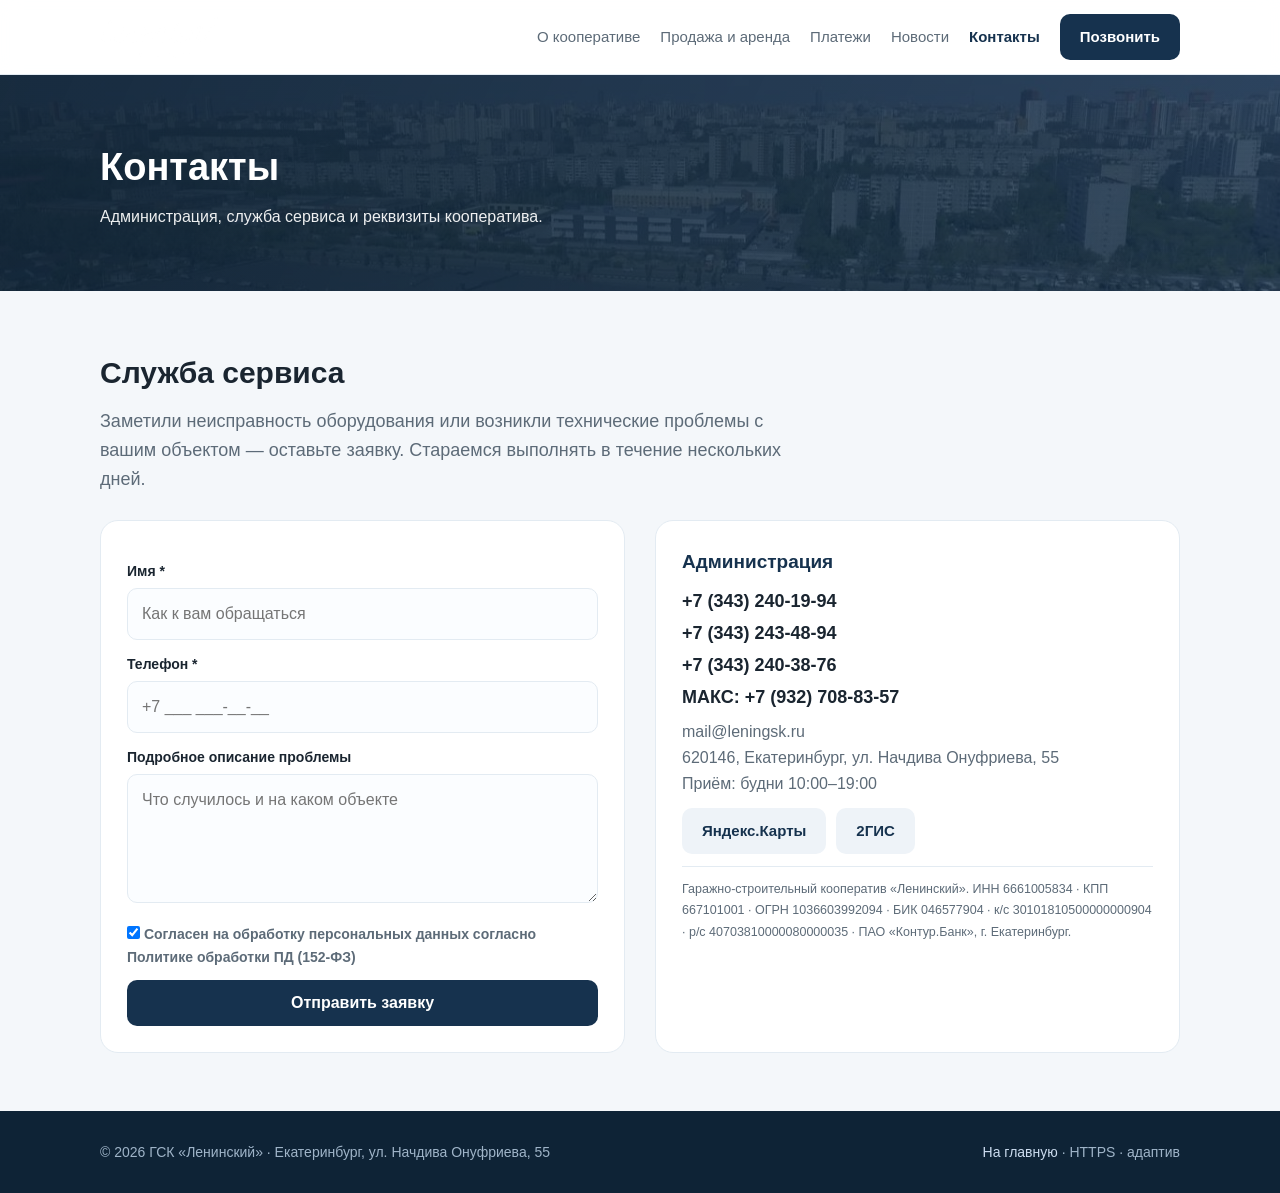
==== len-kontakty.html @ ba2df20b "ГСК Ленинский — демо сайта (рестайл, реальные данные)" ====
<!DOCTYPE html>
<html lang="ru">
<head>
<meta charset="utf-8"><meta name="viewport" content="width=device-width, initial-scale=1">
<meta name="robots" content="noindex">
<title>Контакты и служба сервиса — ГСК «Ленинский», Екатеринбург</title>
<link rel="stylesheet" href="leningsk.css">
</head>
<body>
<header><div class="wrap nav">
  <a class="brand" href="index.html"><img src="len-logo.png" alt="ГСК Ленинский"></a>
  <div class="links"><a href="index.html">О кооперативе</a><a href="len-prodazha.html">Продажа и аренда</a><a href="len-platezhi.html">Платежи</a><a href="len-novosti.html">Новости</a><a href="len-kontakty.html" class="active">Контакты</a></div>
  <a class="btn nv" href="tel:+73432401994">Позвонить</a>
</div></header>

<div class="phead"><div class="wrap">
  <h1>Контакты</h1>
  <p>Администрация, служба сервиса и реквизиты кооператива.</p>
</div></div>

<section><div class="wrap">
  <h2>Служба сервиса</h2>
  <p class="lead">Заметили неисправность оборудования или возникли технические проблемы с вашим объектом — оставьте заявку. Стараемся выполнять в течение нескольких дней.</p>
  <div class="contact">
    <form class="form" onsubmit="event.preventDefault();this.querySelector('.btn').textContent='Заявка отправлена ✓'">
      <div><label>Имя *</label><input required placeholder="Как к вам обращаться"></div>
      <label>Телефон *</label><input required placeholder="+7 ___ ___-__-__">
      <label>Подробное описание проблемы</label><textarea rows="4" placeholder="Что случилось и на каком объекте"></textarea>
      <label class="consent"><input type="checkbox" checked> Согласен на обработку персональных данных согласно Политике обработки ПД (152-ФЗ)</label>
      <button class="btn nv">Отправить заявку</button>
    </form>
    <div class="box">
      <h3>Администрация</h3>
      <span class="ph">+7 (343) 240-19-94</span>
      <span class="ph">+7 (343) 243-48-94</span>
      <span class="ph">+7 (343) 240-38-76</span>
      <span class="ph">МАКС: +7 (932) 708-83-57</span>
      <div style="margin-top:8px;color:var(--muted)">mail@leningsk.ru<br>620146, Екатеринбург, ул. Начдива Онуфриева, 55<br>Приём: будни 10:00–19:00</div>
      <div class="mbtns"><a class="btn lt" href="https://yandex.ru/maps/?text=Екатеринбург%20Начдива%20Онуфриева%2055" target="_blank">Яндекс.Карты</a><a class="btn lt" href="https://2gis.ru/ekaterinburg/search/Начдива%20Онуфриева%2055" target="_blank">2ГИС</a></div>
      <div class="req">Гаражно-строительный кооператив «Ленинский». ИНН 6661005834 · КПП 667101001 · ОГРН 1036603992094 · БИК 046577904 · к/с 30101810500000000904 · р/с 40703810000080000035 · ПАО «Контур.Банк», г. Екатеринбург.</div>
    </div>
  </div>
</div></section>

<footer><div class="wrap">
  <div>© 2026 ГСК «Ленинский» · Екатеринбург, ул. Начдива Онуфриева, 55</div>
  <div><a href="index.html">На главную</a> · HTTPS · адаптив</div>
</div></footer>
</body></html>
---- leningsk.css ----
:root{--navy:#16324e;--navy-d:#0e2336;--amber:#f5a623;--amber-d:#d98a06;--ink:#1a2530;--muted:#5d6b78;--bg:#f4f7fa;--card:#fff;--line:#e3ebf2}
*{box-sizing:border-box;margin:0;padding:0}
body{font-family:-apple-system,"Segoe UI",Roboto,Helvetica,Arial,sans-serif;color:var(--ink);background:var(--bg);line-height:1.6}
a{color:inherit;text-decoration:none}img{display:block;max-width:100%}
.wrap{max-width:1120px;margin:0 auto;padding:0 20px}
header{position:sticky;top:0;z-index:20;background:rgba(255,255,255,.92);backdrop-filter:blur(10px);border-bottom:1px solid var(--line)}
.nav{display:flex;align-items:center;gap:20px;height:74px}
.brand img{height:42px;width:auto}
.links{display:flex;gap:20px;margin-left:auto}.links a{color:var(--muted);font-weight:500;font-size:15px}
.links a:hover,.links a.active{color:var(--navy)}.links a.active{font-weight:700}
.btn{display:inline-flex;align-items:center;gap:8px;background:var(--amber);color:#3a2a05;font-weight:700;padding:11px 20px;border-radius:10px;border:0;cursor:pointer;transition:.15s;font-size:15px}
.btn:hover{background:var(--amber-d)}
.btn.nv{background:var(--navy);color:#fff}.btn.nv:hover{background:var(--navy-d)}
.btn.gh{background:rgba(255,255,255,.14);color:#fff;border:1px solid rgba(255,255,255,.55)}
.btn.lt{background:#eef3f8;color:var(--navy)}
.hero{position:relative;color:#fff;padding:104px 0;background:linear-gradient(115deg,rgba(14,35,54,.86),rgba(22,50,78,.64)),url('len-aerial.jpg') center/cover}
.hero h1{font-size:46px;line-height:1.1;font-weight:800;max-width:760px;text-shadow:0 2px 18px rgba(0,0,0,.4)}
.hero p{font-size:20px;opacity:.95;margin:18px 0 12px;max-width:600px;text-shadow:0 1px 10px rgba(0,0,0,.35)}
.hero .sub{font-size:16px;opacity:.9;margin-bottom:28px}
.hero .cta{display:flex;gap:14px;flex-wrap:wrap}
.phead{position:relative;color:#fff;padding:62px 0;background:linear-gradient(115deg,rgba(14,35,54,.9),rgba(22,50,78,.72)),url('len-aerial.jpg') center/cover}
.phead h1{font-size:38px;font-weight:800}
.phead p{opacity:.92;margin-top:6px;max-width:640px}
.stats{margin-top:-46px;position:relative;z-index:5}
.stats .grid{display:grid;grid-template-columns:repeat(4,1fr);gap:16px}
.stat{background:var(--card);border:1px solid var(--line);border-radius:16px;padding:22px;text-align:center;box-shadow:0 14px 34px rgba(22,50,78,.08)}
.stat b{display:block;font-size:34px;font-weight:800;color:var(--navy)}.stat span{color:var(--muted);font-size:14px}
section{padding:58px 0}
h2{font-size:30px;font-weight:800;margin-bottom:10px}
.lead{color:var(--muted);font-size:18px;max-width:720px;margin-bottom:26px}
.two{display:grid;grid-template-columns:1.05fr .95fr;gap:34px;align-items:center}
.two img{border-radius:18px;border:1px solid var(--line);box-shadow:0 16px 40px rgba(22,50,78,.12)}
.feat{display:flex;gap:12px;margin:10px 0}.feat .d{min-width:9px;height:9px;border-radius:50%;background:var(--amber);margin-top:9px}
.cards{display:grid;grid-template-columns:repeat(auto-fit,minmax(240px,1fr));gap:18px}
.ncard{background:var(--card);border:1px solid var(--line);border-radius:16px;overflow:hidden}
.ncard img{height:160px;width:100%;object-fit:cover}
.ncard .b{padding:18px}.ncard .dt{color:var(--amber-d);font-size:13px;font-weight:600}
.ncard h3{font-size:18px;margin:4px 0 6px}.ncard p{color:var(--muted);font-size:15px}
.pay{background:var(--navy);color:#fff}.pay h2{color:#fff}.pay .lead{color:#c6d6e6}
.steps{display:grid;grid-template-columns:repeat(auto-fit,minmax(220px,1fr));gap:16px;margin-bottom:24px}
.step{background:rgba(255,255,255,.06);border:1px solid rgba(255,255,255,.16);border-radius:14px;padding:20px}
.step b{color:var(--amber);font-size:22px}
.contact{display:grid;grid-template-columns:1fr 1fr;gap:30px}
.form,.box{background:var(--card);border:1px solid var(--line);border-radius:18px;padding:26px}
.form label{display:block;font-weight:600;font-size:14px;margin:13px 0 6px}
.form input,.form textarea{width:100%;padding:12px 14px;border:1px solid var(--line);border-radius:10px;font:inherit;background:#fbfdff}
.form input:focus,.form textarea:focus{outline:2px solid var(--amber);border-color:var(--amber)}
.consent{display:flex;gap:8px;align-items:flex-start;margin:13px 0;font-size:13px;color:var(--muted)}.consent input{width:auto;margin-top:3px}
.form .btn{width:100%;justify-content:center;margin-top:6px;padding:14px;font-size:16px}
.box h3{font-size:19px;color:var(--navy);margin-bottom:10px}
.box .ph{display:block;font-size:18px;font-weight:700;margin:3px 0}
.box .req{font-size:12.5px;color:var(--muted);line-height:1.7;margin-top:12px;border-top:1px solid var(--line);padding-top:12px}
.mbtns{display:flex;gap:10px;margin-top:12px;flex-wrap:wrap}
footer{background:var(--navy-d);color:#9fb4c8;padding:30px 0;font-size:14px}
footer .wrap{display:flex;gap:16px;flex-wrap:wrap;justify-content:space-between;align-items:center}
footer a{color:#cdddf0}
@media(max-width:820px){.hero h1{font-size:32px}.phead h1{font-size:28px}.stats .grid{grid-template-columns:1fr 1fr}.two,.contact{grid-template-columns:1fr}.links{display:none}}
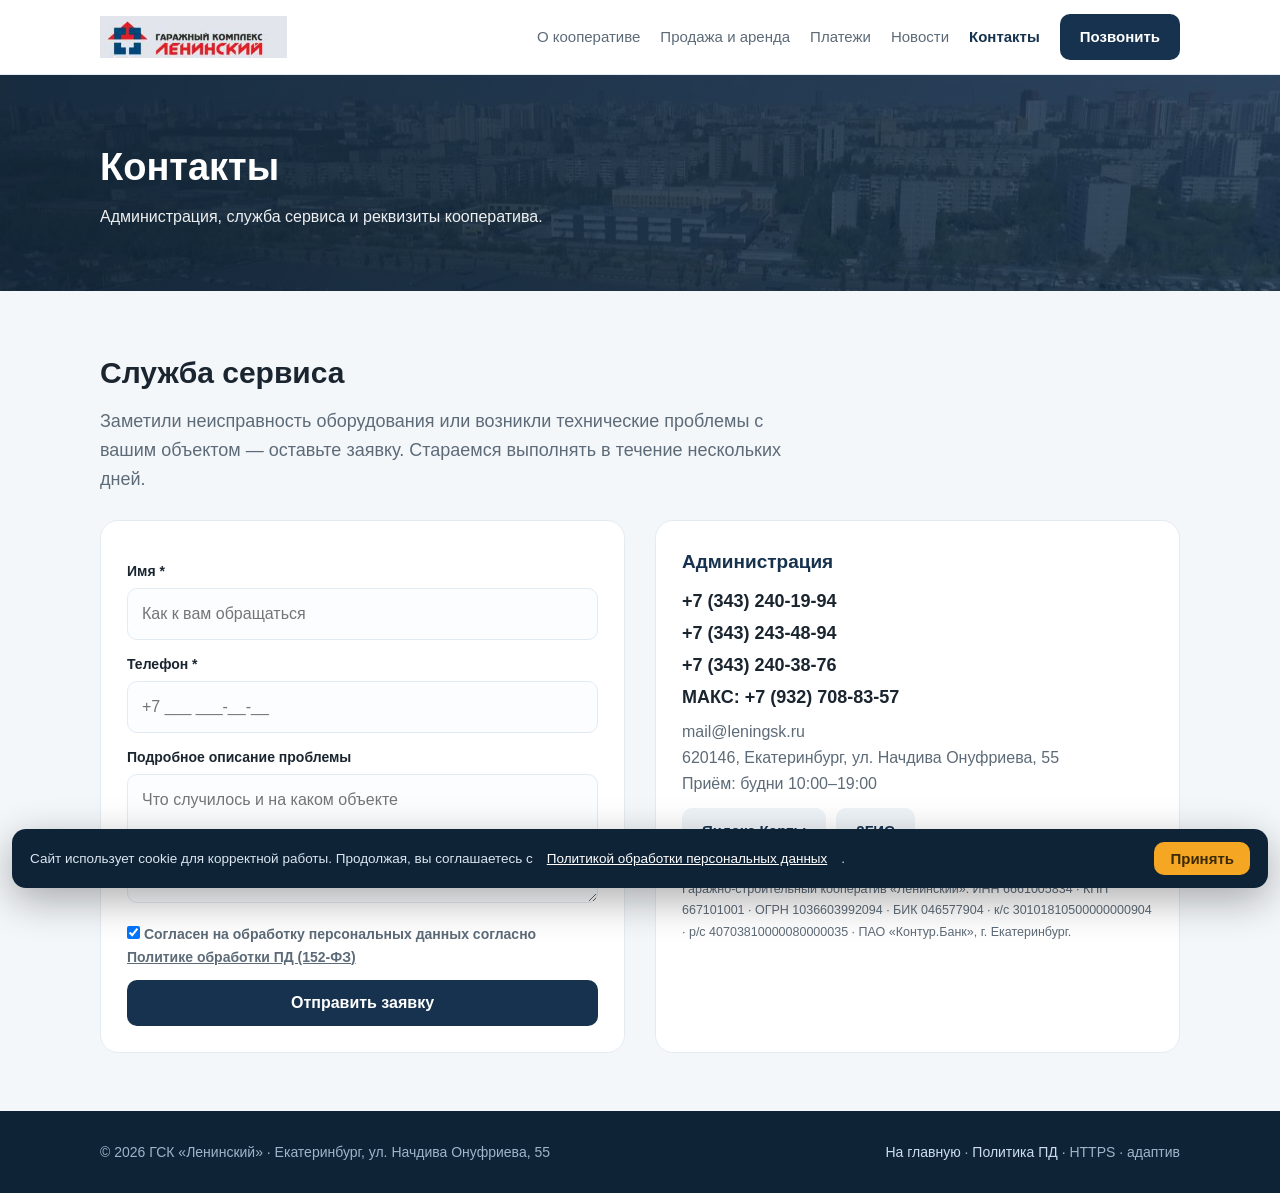
==== commit 85f3e8fa: "Бургер-меню, рабочая форма, Политика ПД + cookie, фавикон, цветной логотип" ====
--- a/len-kontakty.html
+++ b/len-kontakty.html
@@ -1,16 +1,15 @@
 <!DOCTYPE html>
 <html lang="ru">
 <head>
-<meta charset="utf-8"><meta name="viewport" content="width=device-width, initial-scale=1">
-<meta name="robots" content="noindex">
+<meta charset="utf-8"><meta name="viewport" content="width=device-width, initial-scale=1"><meta name="robots" content="noindex">
 <title>Контакты и служба сервиса — ГСК «Ленинский», Екатеринбург</title>
-<link rel="stylesheet" href="leningsk.css">
+<link rel="stylesheet" href="leningsk.css"><link rel="icon" href="favicon.png"><script src="leningsk.js" defer></script>
 </head>
 <body>
 <header><div class="wrap nav">
   <a class="brand" href="index.html"><img src="len-logo.png" alt="ГСК Ленинский"></a>
   <div class="links"><a href="index.html">О кооперативе</a><a href="len-prodazha.html">Продажа и аренда</a><a href="len-platezhi.html">Платежи</a><a href="len-novosti.html">Новости</a><a href="len-kontakty.html" class="active">Контакты</a></div>
-  <a class="btn nv" href="tel:+73432401994">Позвонить</a>
+  <button class="burger" aria-label="Меню" onclick="lenBurger(this)"><span></span><span></span><span></span></button><a class="btn nv" href="tel:+73432401994">Позвонить</a>
 </div></header>
 
 <div class="phead"><div class="wrap">
@@ -22,11 +21,11 @@
   <h2>Служба сервиса</h2>
   <p class="lead">Заметили неисправность оборудования или возникли технические проблемы с вашим объектом — оставьте заявку. Стараемся выполнять в течение нескольких дней.</p>
   <div class="contact">
-    <form class="form" onsubmit="event.preventDefault();this.querySelector('.btn').textContent='Заявка отправлена ✓'">
-      <div><label>Имя *</label><input required placeholder="Как к вам обращаться"></div>
-      <label>Телефон *</label><input required placeholder="+7 ___ ___-__-__">
-      <label>Подробное описание проблемы</label><textarea rows="4" placeholder="Что случилось и на каком объекте"></textarea>
-      <label class="consent"><input type="checkbox" checked> Согласен на обработку персональных данных согласно Политике обработки ПД (152-ФЗ)</label>
+    <form class="form svc">
+      <div><label>Имя *</label><input name="name" required placeholder="Как к вам обращаться"></div>
+      <label>Телефон *</label><input name="phone" required placeholder="+7 ___ ___-__-__">
+      <label>Подробное описание проблемы</label><textarea name="msg" rows="4" placeholder="Что случилось и на каком объекте"></textarea>
+      <label class="consent"><input type="checkbox" checked> Согласен на обработку персональных данных согласно <a href="len-politika.html" style="color:inherit;text-decoration:underline">Политике обработки ПД (152-ФЗ)</a></label>
       <button class="btn nv">Отправить заявку</button>
     </form>
     <div class="box">
@@ -44,6 +43,6 @@
 
 <footer><div class="wrap">
   <div>© 2026 ГСК «Ленинский» · Екатеринбург, ул. Начдива Онуфриева, 55</div>
-  <div><a href="index.html">На главную</a> · HTTPS · адаптив</div>
+  <div><a href="index.html">На главную</a> · <a href="len-politika.html">Политика ПД</a> · HTTPS · адаптив</div>
 </div></footer>
 </body></html>
--- a/leningsk.css
+++ b/leningsk.css
@@ -54,4 +54,8 @@
 footer{background:var(--navy-d);color:#9fb4c8;padding:30px 0;font-size:14px}
 footer .wrap{display:flex;gap:16px;flex-wrap:wrap;justify-content:space-between;align-items:center}
 footer a{color:#cdddf0}
-@media(max-width:820px){.hero h1{font-size:32px}.phead h1{font-size:28px}.stats .grid{grid-template-columns:1fr 1fr}.two,.contact{grid-template-columns:1fr}.links{display:none}}
+.burger{display:none;flex-direction:column;gap:5px;background:none;border:0;cursor:pointer;padding:9px;margin-left:auto}
+.burger span{width:24px;height:2px;background:var(--navy);border-radius:2px;display:block}
+.cookie{position:fixed;left:12px;right:12px;bottom:12px;z-index:60;background:var(--navy-d);color:#dbe6f2;padding:13px 18px;border-radius:14px;font-size:13.5px;display:flex;gap:14px;align-items:center;flex-wrap:wrap;box-shadow:0 12px 40px rgba(0,0,0,.32)}
+.cookie a{color:#fff;text-decoration:underline}.cookie .btn{margin-left:auto;padding:8px 16px}
+@media(max-width:820px){.hero h1{font-size:32px}.phead h1{font-size:28px}.stats .grid{grid-template-columns:1fr 1fr}.two,.contact,.obj{grid-template-columns:1fr}.burger{display:flex}.links{position:absolute;top:74px;left:0;right:0;background:#fff;border-bottom:1px solid var(--line);flex-direction:column;gap:0;padding:6px 0;display:none}.links.open{display:flex}.links a{padding:12px 20px}}
